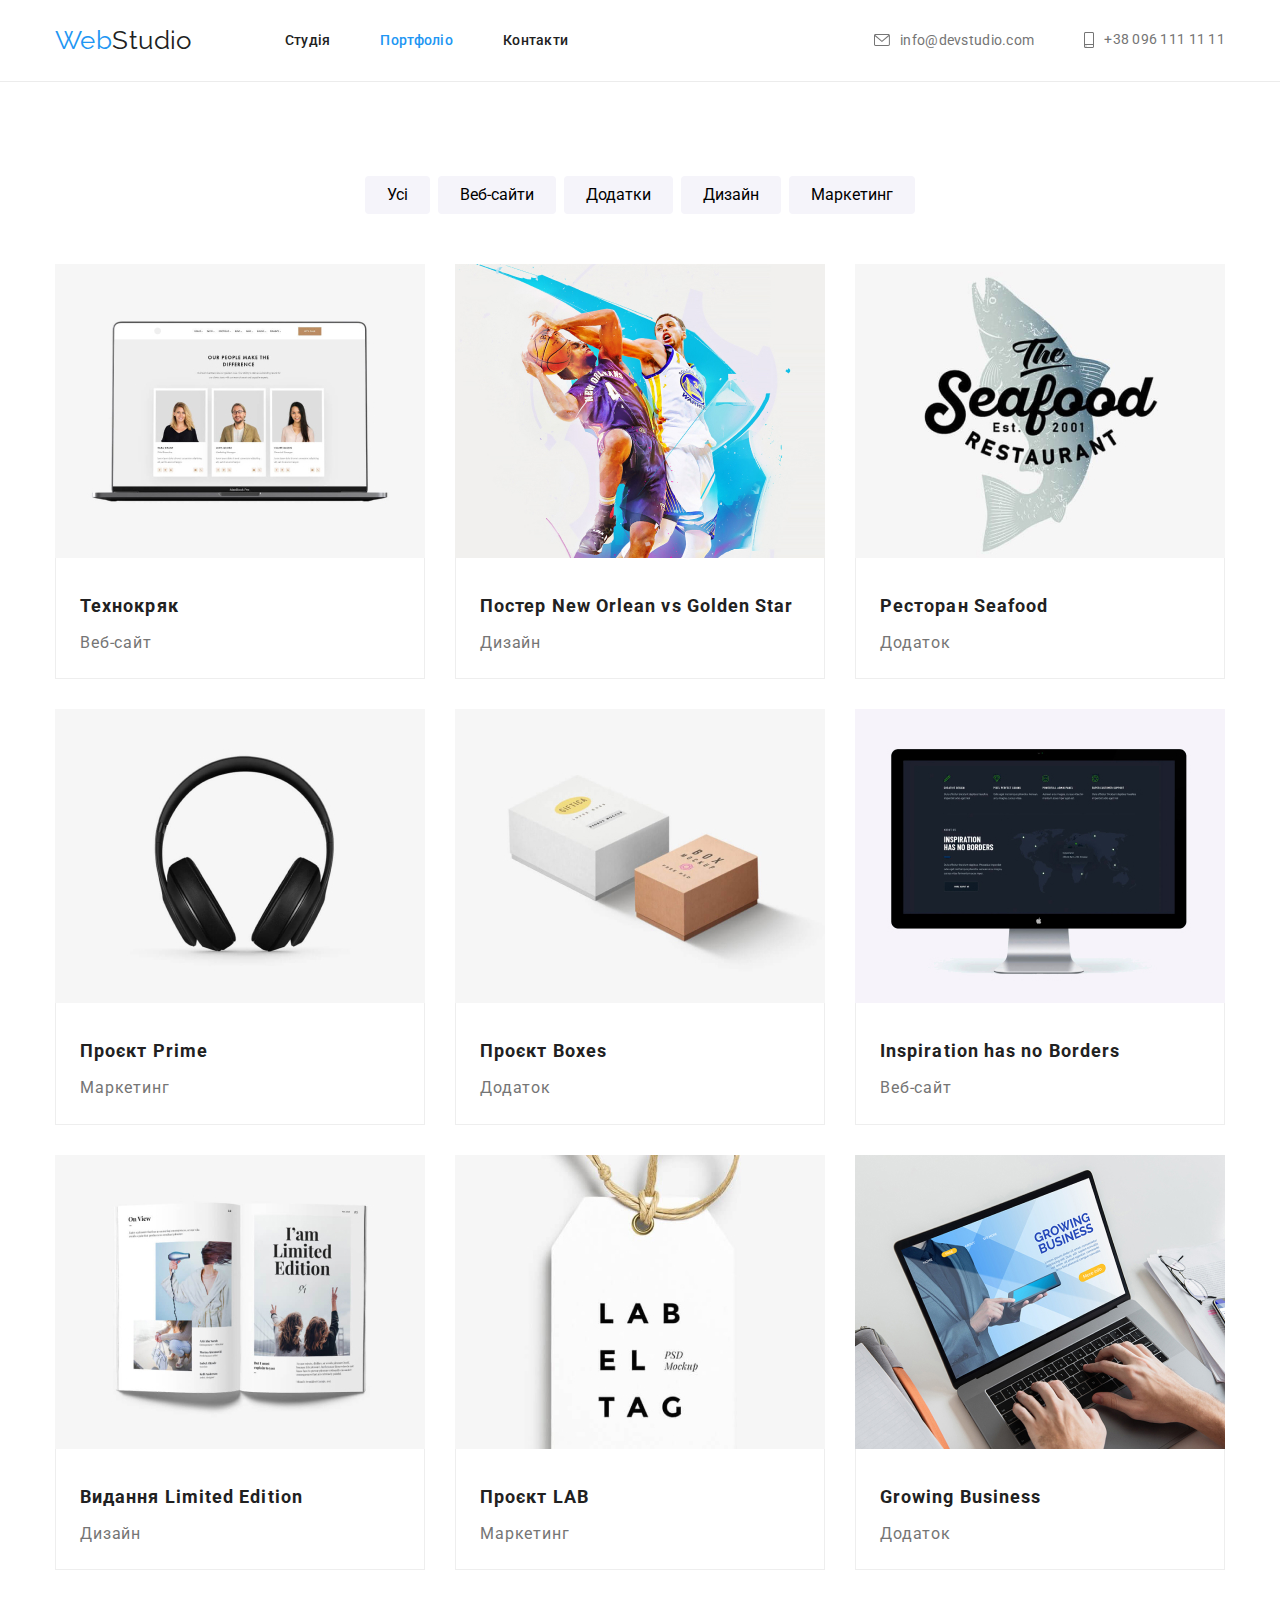
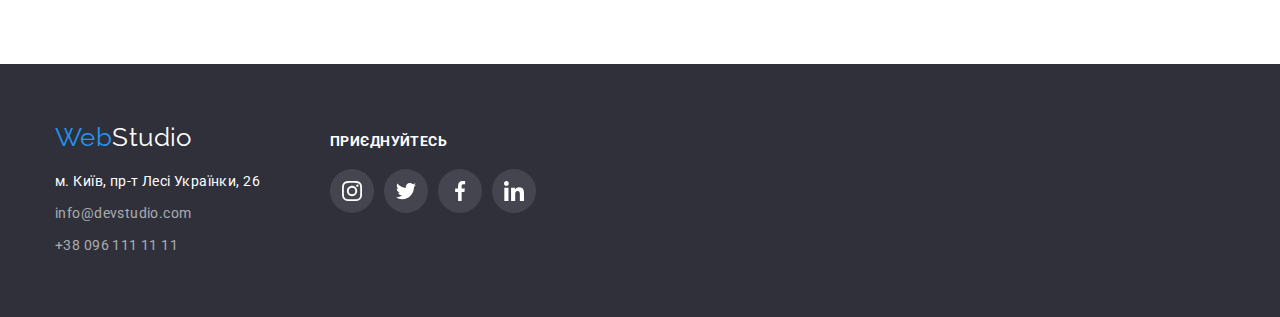
==== portfolio.html @ 4bd742c6 "Initial commit" ====
<!DOCTYPE html>
<html lang="uk">
  <head>
    <link
      rel="stylesheet"
      href="https://fonts.googleapis.com/css2?family=Raleway:wght@700&family=Roboto:wght@400;500;700;900&display=swap"
    />
    <meta charset="UTF-8" />
    <meta http-equiv="X-UA-Compatible" content="IE=edge" />
    <meta name="viewport" content="width=device-width, initial-scale=1.0" />
    <title>Portfolio</title>
    <link
      rel="stylesheet"
      href="https://cdnjs.cloudflare.com/ajax/libs/modern-normalize/1.0.0/modern-normalize.min.css"
    />
    <link rel="stylesheet" href="./css/styles.css" />
  </head>
  <body>
    <!-- шапка-->
    <header>
      <div class="container header-container">
        <a class="link" href="/"><span>Web</span>Studio</a>
        <nav class="nav">
          <ul class="main-list">
            <li class="list-item"><a class="header-nav-link " href="./index.html">Студія</a></li>
            <li class="list-item"><a class="header-nav-link nav active" href="./portfolio.html">Портфоліо</a></li>
            <li class="list-item"><a class="header-nav-link" href="">Контакти</a></li>
          </ul>
        </nav>
      <ul class="list-address">
        <li class="list-item">
          <a class="icon-contacts" href="mailto:info@devstudio.com" ">
                    <svg class=" icon-tap"width="16" height="12" href="mailto:info@devstudio.com">
            <use href="./images/icons.svg#envelope"></use></svg>info@devstudio.com
          </a>
        </li>
        <li class="list-item">
          <a class="icon-contacts" href="tel:+380961111111"><svg class="icon-tap" width="10" height="16"
              href="mailto:info@devstudio.com">
              <use href="./images/icons.svg#smartphone"></use>
            </svg>+38 096 111 11 11</a>
        </li>
      </ul>
      </div>
    </header>
    <!-- кнопки buttoms-->
    <section class="section section-products">
      <div class="container">
        <ul class="list-buttoms">
          <li class="list-all"><button type="button">Усі</button></li>
          <li class="list-web"><button type="button">Веб-сайти</button></li>
          <li class="list-app"><button type="button">Додатки</button></li>
          <li class="list-design"><button type="button">Дизайн</button></li>
          <li class="list-marketing"><button type="button">Маркетинг</button></li>
        </ul>
        <!--приклади робіт products-->
        <h1 hidden class="visually-hidden">приклади робіт</h1>
      <ul class="products">
        <li class="">
          <a class="list-products" href="" link="">
          <img src="./images/work/img-0.jpg" alt="зображення команди" width="370" height="294" />
          <div class="border">
            <h2>Технокряк</h2>
            <p>Веб-сайт</p>
          </div>
        </a>
        </li>
        <li class="">
          <a class="list-products" href="" link="">
          <img src="./images/work/img-1.jpg" alt="гра в баскетбол" width="370" height="294" />
          <div class="border">
            <h2>Постер New Orlean vs Golden Star</h2>
            <p>Дизайн</p>
          </div>
        </a>
        </li>
        <li class="">
          <a class="list-products" href="" link="">
          <img src="./images/work/img-2.jpg" alt="логотип ресторану" width="370" height="294" />
          <div class="border">
            <h2>Ресторан Seafood</h2>
            <p>Додаток</p>
          </div>
        </a>
        </li>
        <li class="">
          <a class="list-products" href="" link="">
          <img src="./images/work/img-3.jpg" alt="навушники" width="370" height="294" />
          <div class="border">
            <h2>Проєкт Prime</h2>
            <p>Маркетинг</p>
          </div>
        </a>
        </li>
        <li class="">
          <a class="list-products" href="" link="">
          <img src="./images/work/img-4.jpg" alt="коробки" width="370" height="294" />
          <div class="border">
            <h2>Проєкт Boxes</h2>
            <p>Додаток</p>
          </div>
        </a>
        </li>
        <li class="">
          <a class="list-products" href="" link="">
          <img src="./images/work/img-5.jpg" alt="екран з веб-сайтом" width="370" height="294" />
          <div class="border">
            <h2>Inspiration has no Borders</h2>
            <p>Веб-сайт</p>
          </div>
        </a>
        </li>
        <li class="">
          <a class="list-products" href="" link="">
          <img src="./images/work/img-6.jpg" alt="книжка" width="370" height="294" />
          <div class="border">
            <h2>Видання Limited Edition</h2>
            <p>Дизайн</p>
          </div>
        </a>
        </li>
        <li class="">
          <a class="list-products" href="" link="">
          <img src="./images/work/img-7.jpg" alt="бірка" width="370" height="294" />
          <div class="border">
            <h2>Проєкт LAB</h2>
            <p>Маркетинг</p>
          </div>
        </a>
        </li>
        <li class="">
          <a class="list-products" href="" link="">
          <img src="./images/work/img-8.jpg" alt="робота за ноутбуком" width="370" height="294" />
          <div class="border">
            <h2>Growing Business</h2>
            <p>Додаток</p>
          </div>
        </a>
        </li>
      </ul>
      </div>
    </section>
        <footer class="footer">
          <div class="container">
            <div class="footer-container">
              <div>
                <a href="./index.html"><span>Web</span>Studio</a>
                <address class="link-address">
                  <div class="socaial-footer">
                    <ul class="list-contacts">
                      <!--webstudio-->
                      <li class="list-item">
                        <a class="link" href="https://goo.gl/maps/d5CcS2hFM6yTFQRFA" target="_blank" rel="noopener no referre">
                          м. Київ, пр-т Лесі Українки, 26
                        </a>
                      </li>
                      <li class="list-item">
                        <a class="link-address" href="mailto:info@devstudio.com">info@devstudio.com</a>
                      </li>
                      <li class="list-item">
                        <a class="link-address" href="tel:+380961111111">+38 096 111 11 11</a>
                      </li>
                    </ul>
                  </div>
                  <div>
                </address>
              </div>
              <div>
                <h2>приєднуйтесь</h2>
                <div class="socaial-footer">
                  <ul class="social-footer">
                    <li class="social-item">
                      <a class="footer-link" href="https://instagram.com/" target="_blank" rel="noopener noreferrer"
                        aria-label="instagram">
                        <svg class="social-icon" width="20" height="20">
                          <use href="./images/icons.svg#instagram">
                          </use>
                        </svg>
                      </a>
                    </li>
                    <li class="social-item">
                      <a class="footer-link" href="https://twitter.com/" target="_blank" rel="noopener noreferrer"
                        aria-label="twitter">
                        <svg class="social-icon" width="20" height="20">
                          <use href="./images/icons.svg#twitter">
                          </use>
                        </svg>
                      </a>
                    </li>
                    <li class="social-item">
                      <a class="footer-link" href="https://www.facebook.com/" target="_blank" rel="noopener noreferrer"
                        aria-label="facebook">
                        <svg class="social-icon" width="20" height="20">
                          <use href="./images/icons.svg#facebook">
                          </use>
                        </svg>
                      </a>
                    </li>
                    <li class="social-item">
                      <a class="footer-link" href="https://www.linkedin.com/" target="_blank" rel="noopener noreferrer"
                        aria-label="linkedin">
                        <svg class="social-icon" width="20" height="20">
                          <use href="./images/icons.svg#linkedin">
                          </use>
                        </svg>
                      </a>
                    </li>
                  </ul>
                </div>
              </div>
            </div>
        </footer>
  </body>
</html>
---- css/styles.css ----
:root {
  --text: #212121;
  --background: #ffffff;
  --color-p: #757575;
  --color-but: #2196f3;
  --color-but: #2196f3;
  --active-but: #188ce8;
  --icon-color: #afb1b8;
  --bg-svg: #F5F4FA;
}
body {
  color: var(--text);
  background-color: var(--background);
  font-family: "roboto";
  letter-spacing: 0.03em;
  font-size: 14px;
}
.visually-hidden {
  position: absolute;
  width: 1px;
  height: 1px;
  margin: -1px;
  border: 0;
  padding: 0;
  white-space: nowrap;
  clip-path: inset(100%);
  clip: rect(0 0 0 0);
  overflow: hidden;
}
header {
  border-bottom: 1px solid #ececec;
}
.header-container {
  display: flex;
  align-items: center;
}
.header-nav-link {
  display: block;
  padding-top: 28px;
  padding-bottom: 28px;
}
span {
  color: var(--color-but);
}
img {
  display: block;
  max-width: 100%;
  height: auto;
}
ul {
  list-style-type: none;
  margin: 0;
  padding: 0;
}
a {
  text-decoration: none;
}
p {
  color: var(--color-p);
}
h1,
h2,
h3,
h4,
h5,
h6,
p {
  margin: 0;
}
.footer {
  background-color: #2f303a;
  color: var(--background);
  padding-top: 60px;
  padding-bottom: 60px;
}
.footer h2 {
  font-weight: 700;
  font-style: normal;
  font-size: 14px;
  line-height: 16px;
  letter-spacing: 0.03em;
  text-transform: uppercase;
  margin-bottom: 20px;
}
footer [href="./index.html"] {
  display: block;
  color: var(--background);
  font-size: 26px;
  line-height: 1;
  font-family: "raleway";
  margin-bottom: 20px;
}
footer [href="mailto:info@devstudio.com"],
[href="tel:+380961111111"] {
  font-style: normal;
  line-height: 1.7;
  color: #ffffff99;
}
footer [href="https://goo.gl/maps/d5CcS2hFM6yTFQRFA"]
{
  font-style: normal;
  line-height: 1.7;
  color: var(--background);
}
.footer-link {
  display: flex;
  fill: var(--background);
  width: 44px;
  height: 44px;
  border-radius: 50%;
  align-items: center;
  justify-content: center;
  background-color: rgba(255, 255, 255, 0.1);;
}
ul .footer-link:hover,
ul .footer-link:focus {
  fill: var(--background);
  background-color: var(--color-but)
}
.social-footer {
  display: flex;
  gap: 10px;
}

.footer-container {
  display: flex;
  align-items: baseline;
  gap: 70px;
}
.socaial-footer {
  display: flex;
  gap: 70px;
}
.list-contacts{
  display: flex;
  flex-direction: column;
  gap: 8px;
}
.section {
  padding-top: 94px;
  padding-bottom: 94px;
}
.products {
  padding-top: 0;
  display: flex;
  align-items: center;
  justify-content: center;
  flex-wrap: wrap;
  gap: 30px;
}

.list-products {
  display: inline-block;
}
.products h2 {
  font-size: 18px;
  line-height: 2;
  text-align: left;
  margin: 0 0px 4px 24px;
  letter-spacing: 0.06em;
  color: var(--text);
}

.products p {
  font-size: 16px;
  line-height: 1.9;
  text-align: left;
  margin-left: 24px;
}
.products .list-products:hover,
.products .list-products:focus {
  box-shadow: 0px 1px 1px #0000001f, 0px 4px 4px #0000000f, 1px 4px 6px #00000029;
}
.section .list-produsct:hover{
    box-shadow: 0px 1px 1px #0000001f, 0px 4px 4px #0000000f, 1px 4px 6px #00000029;
}

.products li {
  width: 370px;
  letter-spacing: 0.06em;
}
ul [href="mailto:info@devstudio.com"]:hover,
ul [href="mailto:info@devstudio.com"]:focus,
ul [href="tel:+380961111111"]:hover,
ul [href="tel:+380961111111"]:focus {
  color: var(--color-but);
}
.main-list a {
  color: var(--text);
  font-weight: 500;
  letter-spacing: 0.02em;
}
.main-list {
  display: flex;
  gap: 50px;
}
.main-list a:hover,
.main-list a:focus {
  color: var(--color-but);
}
.nav.active {
  color: var(--color-but);
}
.nav {
  margin-right: auto;
}

.list-address {
  display: flex;
  align-items: center;
  gap: 50px;
}
.list-address a {
  color: var(--color-p);
  letter-spacing: 0.02em;
  padding-top: 28px;
  padding-bottom: 29px;
}

.icon-contacts {
  display: flex;
  align-items: center;
  gap: 10px;
  fill: var(--color-p);
}
.icon-contacts:hover .icon-tap,
.icon-contacts:focus .icon-tap {
  fill: var(--color-but);
}
.icon-tap:hover,
.icon-tap:focus {
  fill: var(--color-but);
}
.list-item{
  justify-content: center;
  
}
.list-buttoms {
  display: flex;
  justify-content: center;
  gap: 8px;
  margin-bottom: 50px;
}
[href="/"] {
  color: var(--text);
  font-size: 26px;
  line-height: 1.2;
  font-family: "raleway";
  margin-right: 93px;
}
.hero {
  background-color: #2f303a;
  padding: 200px 0;
   background-image: linear-gradient(to right, rgba(47, 48, 58, 0.4) 0%, rgba(47, 48, 58, 0.4) 100%), url(../images/bg-img.jpg);
  background-repeat: no-repeat;
  background-position: center ;
  background-size: cover ;
  max-width: 1600px;
  margin: 0 auto ;
}
.hero-cap {
  color: var(--background);
  font-weight: 900;
  font-size: 44px;
  line-height: 1.4;
  text-align: center;
  letter-spacing: 0.06em;
  text-transform: uppercase;
  margin-bottom: 40px;
  width: 696px;
  margin-left: auto;
  margin-right: auto;
}
.buttom-cap {
  color: var(--background);
  font-size: 16px;
  width: 216px;
  height: 50px;
  background-color: var(--color-but);
  border-radius: 4px;
  border: 0;
  letter-spacing: 0.06em;
  margin: 0 auto;
  display: block;
  cursor: pointer;
}
.buttom-cap:active {
  background-color: var(--active-but);
}
.skill {
  display: flex;
  gap: 30px;
}
.skill h2 {
  left: 617px;
  font-size: 36px;
  line-height: 1.2;
  text-align: center;
}
.skill li {
  width: 270px;
  display: inline-block;
  gap: 10px;
}
.skill h3 {
  line-height: 1.1;
  font-size: 14px;
  margin-bottom: 10px;
}
.skill p {
  line-height: 1.7;
}
.skill-item{
  display: flex;
  gap: 30px;
}
.skill-icon{
background-color: var(--bg-svg);
}
.skill-list{
  display: flex;
  background-color: var(--bg-svg);
  height: 120px;
  align-items: center;
  justify-content: center;
  border-radius: 4px;
  margin-bottom: 30px;

}
.section-title {
  font-size: 36px;
  line-height: 1.2;
  text-align: center;
  color: var(--text);
  margin-bottom: 50px;
}
.section-work {
  padding-top: 0;
}
.list-work {
  display: flex;
  gap: 30px;
}

.section-team {
  background-color: #f5f4fa;
}
.list-team {
  display: flex;
  gap: 30px;
}
.section-team h3 {
  font-size: 16px;
  line-height: 1.2;
  text-align: center;
  padding-top: 30px;
  margin-bottom: 10px;
}
.section-team p {
  font-size: 16px;
  line-height: 1.9;
  text-align: center;
  margin-bottom: 16px;
}
.social-team {
  display: flex;
  gap: 10px;
  justify-content: center;
  padding-bottom: 30px;
}
.social-link {
  display: flex;
  fill: var(--icon-color);
  width: 44px;
  height: 44px;
  border-radius: 50%;
  align-items: center;
  justify-content: center;
  background-color: rgba(255, 255, 255, 0.1);;
}

 ul .social-link:hover,
 ul .social-link:focus{
  fill: var(--background);
  background-color: var(--color-but);
}

.section [type="button"] {
  height: 38px;
  background-color: #f5f4fa;
  border-radius: 4px;
  border: 0;
  font-size: 16px;
  padding: 6px 22px;
  cursor: pointer;
}
.section [type="button"]:hover,
.section [type="button"]:focus {
  background-color: var(--active-but);
  color: var(--background);
  box-shadow: 0px 3px 1px #0000001a, 0px 1px 2px #00000014, 0px 2px 2px #0000001f;
  border-radius: 4px;
}

.border {
  border-right-color: rgb(238, 238, 238);
  border-right-style: solid;
  border-right-width: 1px;
  border-bottom-color: rgb(238, 238, 238);
  border-bottom-style: solid;
  border-bottom-width: 1px;
  border-left-color: rgb(238, 238, 238);
  border-left-style: solid;
  border-left-width: 1px;
  padding-top: 30px;
  padding-bottom: 20px;
}
.list-team > li {
  background-color: var(--background);
  box-shadow: 0px 1px 3px #0000001f, 0px 1px 1px #00000024, 0px 2px 1px #00000033;
  border-radius: 0px 0px 4px 4px;
}
.link-address {
  display: flex;
}
.container {
  width: 1200px;
  margin: 0 auto;
  padding: 0 15px 0 15px;
}
.clients-item{
  display: flex;
  justify-content: center;
  gap: 30px;
}
.clients-list{
  width: 170px;
  height: 90px;
}
.clients h2{
  color: var(--text);
}


.clients-link {
 display: flex;
 border: 1px solid #AFB1B8;
 border-radius: 4px;
 align-items: center;
 justify-content: center;
 width: 100%;
 height: 100% ;
 color: var(--icon-color);
}
ul .clients-link:hover .clients-icon,
ul .clients-link:focus .clients-icon{
fill: var(--color-but);
}
.clients-icon{
  fill: currentColor;
}
.clients-link:hover{
  border-color: var(--color-but);
}
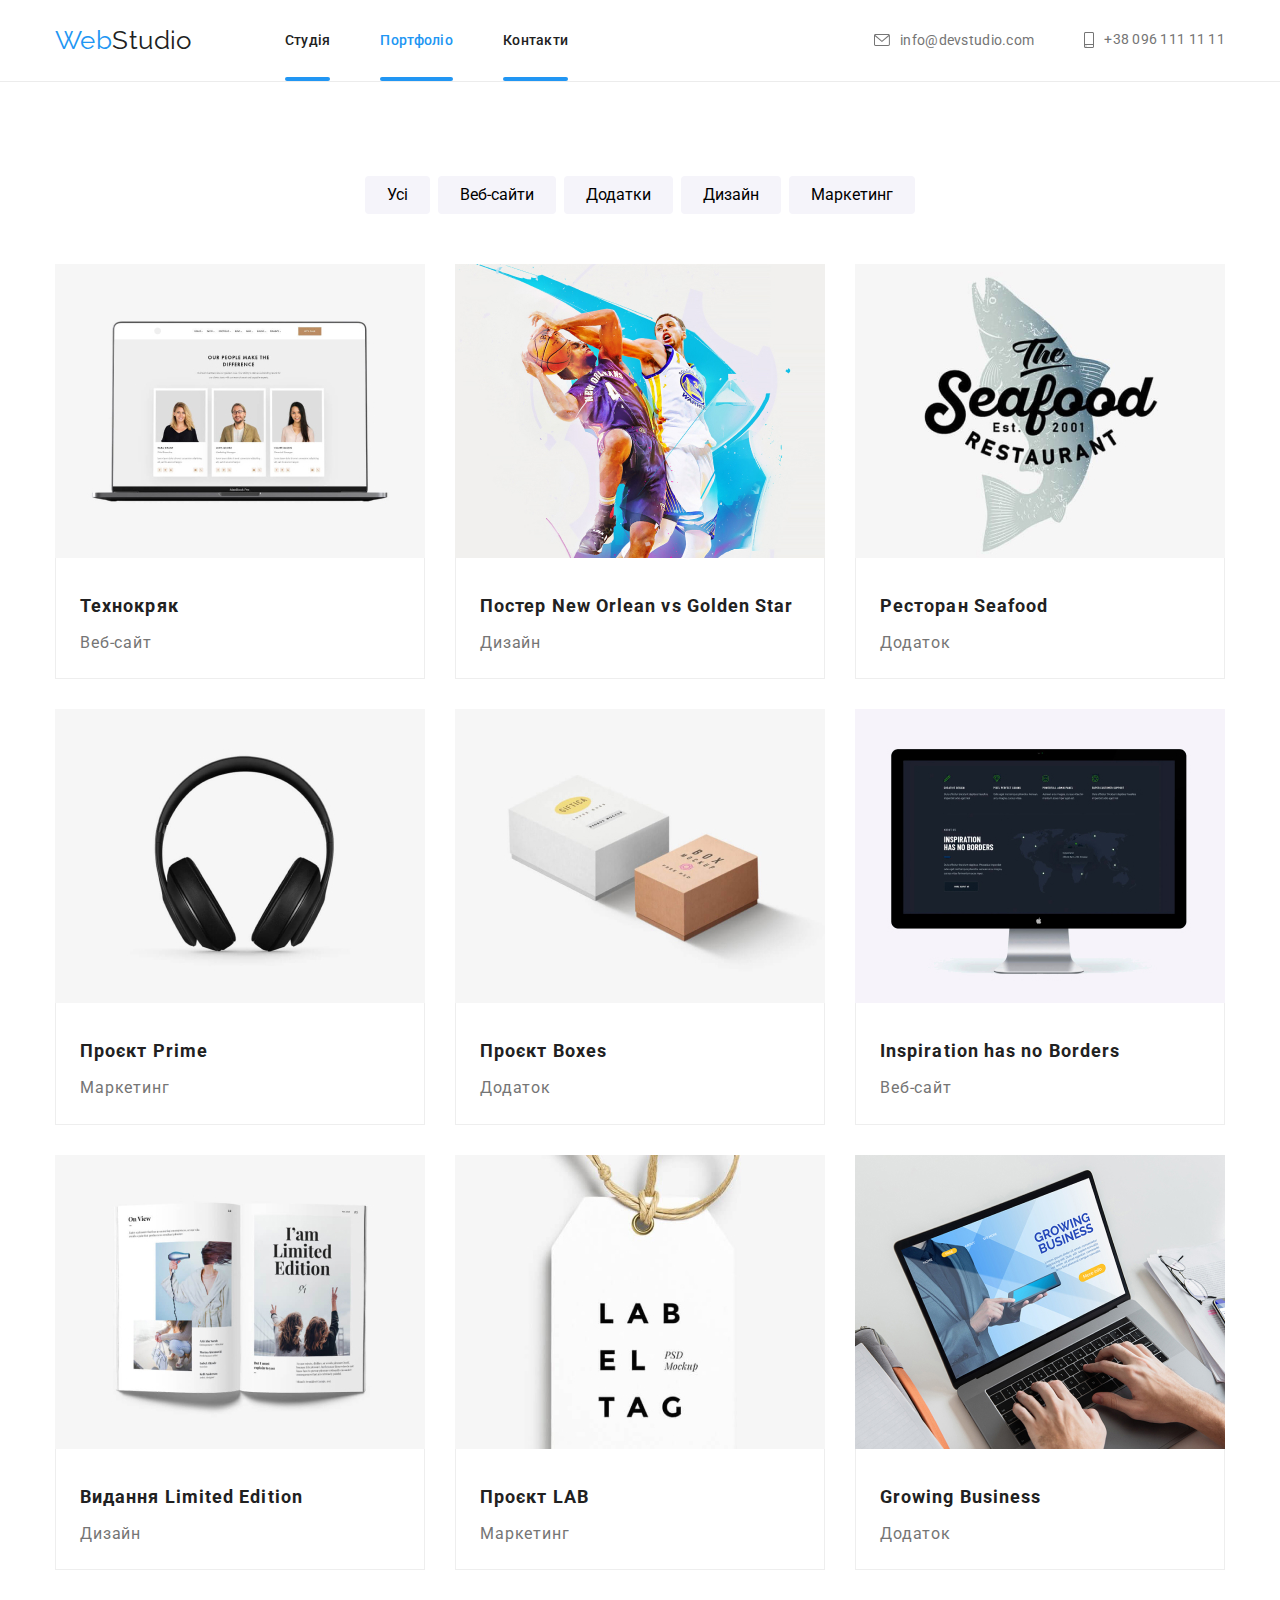
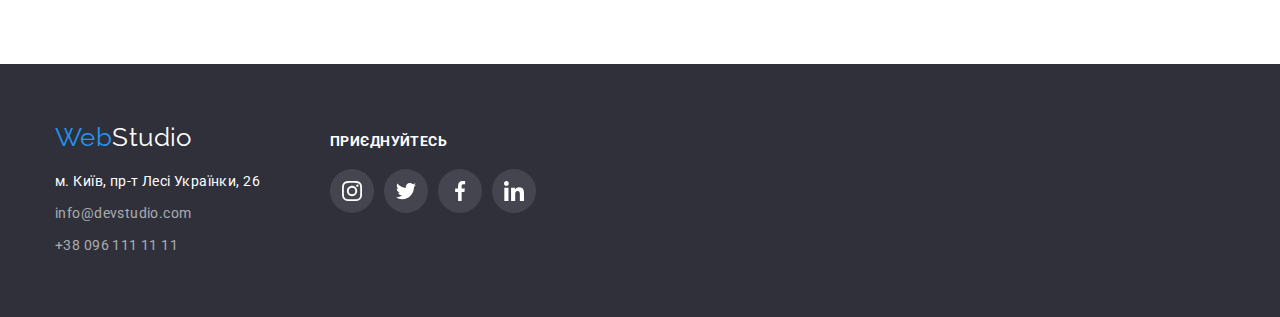
==== commit 8fa239fc: "add animation" ====
--- a/portfolio.html
+++ b/portfolio.html
@@ -47,18 +47,26 @@
     <section class="section section-products">
       <div class="container">
         <ul class="list-buttoms">
-          <li class="list-all"><button type="button">Усі</button></li>
-          <li class="list-web"><button type="button">Веб-сайти</button></li>
-          <li class="list-app"><button type="button">Додатки</button></li>
-          <li class="list-design"><button type="button">Дизайн</button></li>
-          <li class="list-marketing"><button type="button">Маркетинг</button></li>
+          <li class="list-btn"><button type="button">Усі</button></li>
+          <li class="list-btn"><button type="button">Веб-сайти</button></li>
+          <li class="list-btn"><button type="button">Додатки</button></li>
+          <li class="list-btn"><button type="button">Дизайн</button></li>
+          <li class="list-btn"><button type="button">Маркетинг</button></li>
         </ul>
         <!--приклади робіт products-->
         <h1 hidden class="visually-hidden">приклади робіт</h1>
       <ul class="products">
         <li class="">
           <a class="list-products" href="" link="">
-          <img src="./images/work/img-0.jpg" alt="зображення команди" width="370" height="294" />
+          <div class="team-thumb ">
+            <img src="./images/work/img-0.jpg" alt="зображення команди" width="370" height="294" />
+            <div class="overlay">
+              <p class="overlay-desc">
+                Ресурс пропонує комплексні пропозиції з  різним рівнем функціоналу та сервісів. Все це дозволить відвідувачу отримати
+                вичерпні відомості про компанію чи приватну особу.
+              </p>
+            </div>
+          </div>
           <div class="border">
             <h2>Технокряк</h2>
             <p>Веб-сайт</p>
@@ -210,5 +218,6 @@
               </div>
             </div>
         </footer>
+   <script src="./js/modal.js"></script>
   </body>
 </html>
--- a/css/styles.css
+++ b/css/styles.css
@@ -7,6 +7,8 @@
   --active-but: #188ce8;
   --icon-color: #afb1b8;
   --bg-svg: #F5F4FA;
+  --bg-color-90:rgba(33, 150, 243, 90%);
+  --time-func: cubic-bezier(0.4, 0, 0.2, 1);
 }
 body {
   color: var(--text);
@@ -38,6 +40,18 @@
   display: block;
   padding-top: 28px;
   padding-bottom: 28px;
+  
+}
+.header-nav-link::after{
+  content: '';
+  display: block;
+  width: 100%;
+  height: 4px;
+  background-color: var(--color-but) ;
+  position: absolute;
+  bottom: -5px;
+  right: 0;
+  border-radius: 2px;
 }
 span {
   color: var(--color-but);
@@ -111,6 +125,8 @@
   align-items: center;
   justify-content: center;
   background-color: rgba(255, 255, 255, 0.1);;
+  transition-property: fill, background-color;
+  transition-duration: 250ms, 250ms;    
 }
 ul .footer-link:hover,
 ul .footer-link:focus {
@@ -151,6 +167,8 @@
 
 .list-products {
   display: inline-block;
+  transition-property: color, box-shadow ;
+  transition-duration: 250ms, 250ms ;
 }
 .products h2 {
   font-size: 18px;
@@ -160,25 +178,24 @@
   letter-spacing: 0.06em;
   color: var(--text);
 }
-
-.products p {
+.products .list-products:hover,
+.products .list-products:focus {
+  box-shadow: 0px 1px 1px #0000001f, 0px 4px 4px #0000000f, 1px 4px 6px #00000029;
+}
+.section .list-produsct:hover{
+ box-shadow: 0px 1px 1px #0000001f, 0px 4px 4px #0000000f, 1px 4px 6px #00000029;
+}
+.border p {
   font-size: 16px;
   line-height: 1.9;
   text-align: left;
   margin-left: 24px;
 }
-.products .list-products:hover,
-.products .list-products:focus {
-  box-shadow: 0px 1px 1px #0000001f, 0px 4px 4px #0000000f, 1px 4px 6px #00000029;
-}
-.section .list-produsct:hover{
-    box-shadow: 0px 1px 1px #0000001f, 0px 4px 4px #0000000f, 1px 4px 6px #00000029;
-}
-
 .products li {
   width: 370px;
   letter-spacing: 0.06em;
 }
+
 ul [href="mailto:info@devstudio.com"]:hover,
 ul [href="mailto:info@devstudio.com"]:focus,
 ul [href="tel:+380961111111"]:hover,
@@ -189,15 +206,18 @@
   color: var(--text);
   font-weight: 500;
   letter-spacing: 0.02em;
-}
-.main-list {
-  display: flex;
-  gap: 50px;
+  transition-property: color;
+  transition-duration: 250ms;
 }
 .main-list a:hover,
 .main-list a:focus {
   color: var(--color-but);
 }
+.main-list {
+  display: flex;
+  gap: 50px;
+}
+
 .nav.active {
   color: var(--color-but);
 }
@@ -222,18 +242,25 @@
   align-items: center;
   gap: 10px;
   fill: var(--color-p);
+  transition-property: color;
+  transition-duration: 250ms ;
 }
 .icon-contacts:hover .icon-tap,
 .icon-contacts:focus .icon-tap {
   fill: var(--color-but);
 }
+.icon-tap{
+  transition-property: color;
+  transition-duration: 250ms ;
+}
 .icon-tap:hover,
 .icon-tap:focus {
   fill: var(--color-but);
 }
 .list-item{
   justify-content: center;
-  
+position: relative;
+   
 }
 .list-buttoms {
   display: flex;
@@ -271,6 +298,7 @@
   margin-left: auto;
   margin-right: auto;
 }
+
 .buttom-cap {
   color: var(--background);
   font-size: 16px;
@@ -377,6 +405,8 @@
   align-items: center;
   justify-content: center;
   background-color: rgba(255, 255, 255, 0.1);;
+  transition-property: fill, background-color;
+  transition-duration: 250ms, 250ms;
 }
 
  ul .social-link:hover,
@@ -385,7 +415,7 @@
   background-color: var(--color-but);
 }
 
-.section [type="button"] {
+.list-buttoms [type="button"] {
   height: 38px;
   background-color: #f5f4fa;
   border-radius: 4px;
@@ -393,9 +423,11 @@
   font-size: 16px;
   padding: 6px 22px;
   cursor: pointer;
-}
-.section [type="button"]:hover,
-.section [type="button"]:focus {
+  transition-property: color;
+  transition-duration: 250ms;
+}
+.list-buttoms [type="button"]:hover,
+.list-buttoms [type="button"]:focus {
   background-color: var(--active-but);
   color: var(--background);
   box-shadow: 0px 3px 1px #0000001a, 0px 1px 2px #00000014, 0px 2px 2px #0000001f;
@@ -458,7 +490,96 @@
 }
 .clients-icon{
   fill: currentColor;
-}
-.clients-link:hover{
+  transition-property: fill, border-color;
+  transition-duration: 250ms,250ms var(--time-func);
+}
+.clients-link:hover,
+.clients-link:focus{
   border-color: var(--color-but);
+}
+.backdrop {
+  position: fixed;
+  top: 0;
+  left: 0;
+  width: 100%;
+  height: 100%;
+  background-color: #0000001A;
+}
+.backdrop.is-hidden{
+opacity: 0;
+pointer-events: none;
+visibility: hidden ;
+}
+.modal{
+  position: absolute;
+  top: 50%;
+  left: 50%;
+  width:  528px; 
+  height: 581px;
+  transform: translate(-50%, -50%);
+
+  background-color: var(--background);
+  box-shadow: 0px 1px 3px rgba(0, 0, 0, 0.12), 0px 1px 1px rgba(0, 0, 0, 0.14), 0px 2px 1px rgba(0, 0, 0, 0.2);
+  border-radius: 4px;
+}
+.backdrop [type="button"]{
+  position: absolute;
+  top: 8px;
+  right: 8px;
+  width: 30px;
+  height: 30px;
+  border: 1px solid rgba(0, 0, 0, 0.1);
+  border-radius: 50%;
+  padding: 0;
+  display: flex;
+  align-items: center;
+  justify-content: center;
+  background-color: var(--background);
+  cursor: pointer;
+  
+}
+.rute {
+  position: relative;
+}
+.name {
+  display: flex;
+  align-items: center;
+  justify-content: center;
+  position: absolute;
+  bottom: 0;
+  right: 0;
+  color: var(--background);
+  background-color: rgba(47, 48, 58, 0.8);
+  width: 100%;
+  height: 70px;
+  text-transform: uppercase;
+}
+.team-thumb{
+  position: relative;
+  overflow: hidden;
+}
+.overlay{
+  transform: translateY(100%); 
+  display: flex;
+  align-items: center;
+  justify-content: center;
+  position: absolute;
+  top: 0;
+  left: 0; 
+  background-color: var(--bg-color-90);
+  width: 100%;
+  height: 100%;
+  padding: 63px 24px;
+  letter-spacing: 0.03em;
+  font-size: 18px;
+  transition-duration: 250ms ;
+}
+.overlay-desc{
+ letter-spacing: 0.03em;
+ font-size: 18px;
+ color: var(--background);
+ line-height: calc(28/18);
+}
+li:hover .overlay{
+ transform: translateY(0);
 }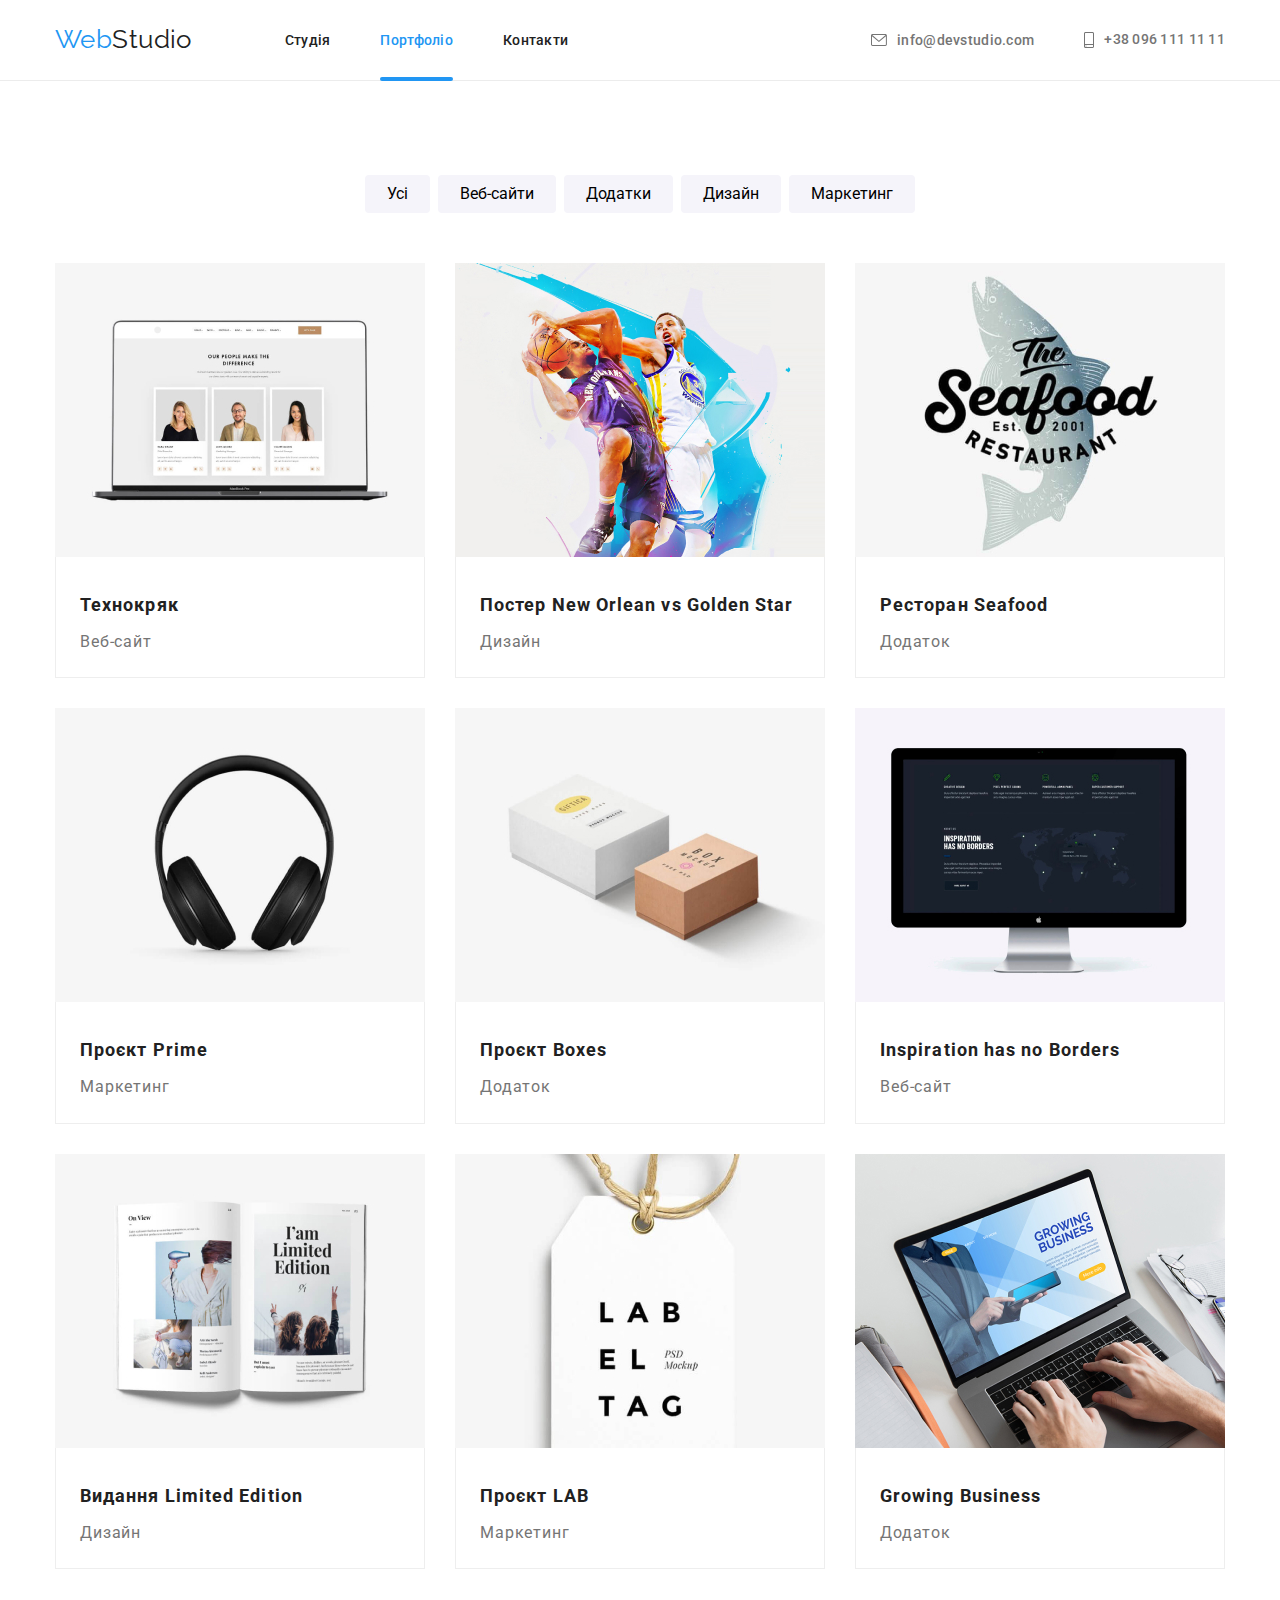
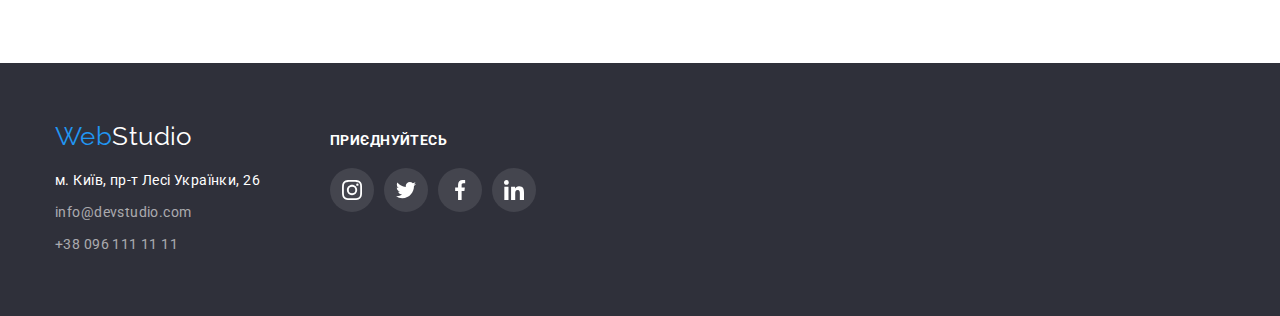
==== commit e69db175: "change after comment mentor" ====
--- a/portfolio.html
+++ b/portfolio.html
@@ -73,72 +73,144 @@
           </div>
         </a>
         </li>
-        <li class="">
-          <a class="list-products" href="" link="">
-          <img src="./images/work/img-1.jpg" alt="гра в баскетбол" width="370" height="294" />
+        <li class="1">
+          <a class="list-products" href="" link="">
+            <div class="team-thumb ">
+              <img src="./images/work/img-1.jpg" alt="зображення команди" width="370" height="294" />
+              <div class="overlay">
+                <p class="overlay-desc">
+                  Ресурс пропонує комплексні пропозиції з різним рівнем функціоналу та сервісів. Все це дозволить відвідувачу
+                  отримати
+                  вичерпні відомості про компанію чи приватну особу.
+                </p>
+              </div>
+            </div>
           <div class="border">
             <h2>Постер New Orlean vs Golden Star</h2>
             <p>Дизайн</p>
           </div>
         </a>
         </li>
-        <li class="">
-          <a class="list-products" href="" link="">
-          <img src="./images/work/img-2.jpg" alt="логотип ресторану" width="370" height="294" />
+        <li class="2">
+          <a class="list-products" href="" link="">
+            <div class="team-thumb ">
+              <img src="./images/work/img-2.jpg" alt="зображення команди" width="370" height="294" />
+              <div class="overlay">
+                <p class="overlay-desc">
+                  Ресурс пропонує комплексні пропозиції з різним рівнем функціоналу та сервісів. Все це дозволить відвідувачу
+                  отримати
+                  вичерпні відомості про компанію чи приватну особу.
+                </p>
+              </div>
+            </div>
           <div class="border">
             <h2>Ресторан Seafood</h2>
             <p>Додаток</p>
           </div>
         </a>
         </li>
-        <li class="">
-          <a class="list-products" href="" link="">
-          <img src="./images/work/img-3.jpg" alt="навушники" width="370" height="294" />
+        <li class="3">
+          <a class="list-products" href="" link="">
+            <div class="team-thumb ">
+              <img src="./images/work/img-3.jpg" alt="зображення команди" width="370" height="294" />
+              <div class="overlay">
+                <p class="overlay-desc">
+                  Ресурс пропонує комплексні пропозиції з різним рівнем функціоналу та сервісів. Все це дозволить відвідувачу
+                  отримати
+                  вичерпні відомості про компанію чи приватну особу.
+                </p>
+              </div>
+            </div>
           <div class="border">
             <h2>Проєкт Prime</h2>
             <p>Маркетинг</p>
           </div>
         </a>
         </li>
-        <li class="">
-          <a class="list-products" href="" link="">
-          <img src="./images/work/img-4.jpg" alt="коробки" width="370" height="294" />
+        <li class="4">
+          <a class="list-products" href="" link="">
+            <div class="team-thumb ">
+              <img src="./images/work/img-4.jpg" alt="зображення команди" width="370" height="294" />
+              <div class="overlay">
+                <p class="overlay-desc">
+                  Ресурс пропонує комплексні пропозиції з різним рівнем функціоналу та сервісів. Все це дозволить відвідувачу
+                  отримати
+                  вичерпні відомості про компанію чи приватну особу.
+                </p>
+              </div>
+            </div>
           <div class="border">
             <h2>Проєкт Boxes</h2>
             <p>Додаток</p>
           </div>
         </a>
         </li>
-        <li class="">
-          <a class="list-products" href="" link="">
-          <img src="./images/work/img-5.jpg" alt="екран з веб-сайтом" width="370" height="294" />
+        <li class="5">
+          <a class="list-products" href="" link="">
+            <div class="team-thumb ">
+              <img src="./images/work/img-5.jpg" alt="зображення команди" width="370" height="294" />
+              <div class="overlay">
+                <p class="overlay-desc">
+                  Ресурс пропонує комплексні пропозиції з різним рівнем функціоналу та сервісів. Все це дозволить відвідувачу
+                  отримати
+                  вичерпні відомості про компанію чи приватну особу.
+                </p>
+              </div>
+            </div>
           <div class="border">
             <h2>Inspiration has no Borders</h2>
             <p>Веб-сайт</p>
           </div>
         </a>
         </li>
-        <li class="">
-          <a class="list-products" href="" link="">
-          <img src="./images/work/img-6.jpg" alt="книжка" width="370" height="294" />
+        <li class="6">
+          <a class="list-products" href="" link="">
+            <div class="team-thumb ">
+              <img src="./images/work/img-6.jpg" alt="зображення команди" width="370" height="294" />
+              <div class="overlay">
+                <p class="overlay-desc">
+                  Ресурс пропонує комплексні пропозиції з різним рівнем функціоналу та сервісів. Все це дозволить відвідувачу
+                  отримати
+                  вичерпні відомості про компанію чи приватну особу.
+                </p>
+              </div>
+            </div>
           <div class="border">
             <h2>Видання Limited Edition</h2>
             <p>Дизайн</p>
           </div>
         </a>
         </li>
-        <li class="">
-          <a class="list-products" href="" link="">
-          <img src="./images/work/img-7.jpg" alt="бірка" width="370" height="294" />
+        <li class="7">
+          <a class="list-products" href="" link="">
+            <div class="team-thumb ">
+              <img src="./images/work/img-7.jpg" alt="зображення команди" width="370" height="294" />
+              <div class="overlay">
+                <p class="overlay-desc">
+                  Ресурс пропонує комплексні пропозиції з різним рівнем функціоналу та сервісів. Все це дозволить відвідувачу
+                  отримати
+                  вичерпні відомості про компанію чи приватну особу.
+                </p>
+              </div>
+            </div>
           <div class="border">
             <h2>Проєкт LAB</h2>
             <p>Маркетинг</p>
           </div>
         </a>
         </li>
-        <li class="">
-          <a class="list-products" href="" link="">
-          <img src="./images/work/img-8.jpg" alt="робота за ноутбуком" width="370" height="294" />
+        <li class="8">
+          <a class="list-products" href="" link="">
+            <div class="team-thumb ">
+              <img src="./images/work/img-8.jpg" alt="зображення команди" width="370" height="294" />
+              <div class="overlay">
+                <p class="overlay-desc">
+                  Ресурс пропонує комплексні пропозиції з різним рівнем функціоналу та сервісів. Все це дозволить відвідувачу
+                  отримати
+                  вичерпні відомості про компанію чи приватну особу.
+                </p>
+              </div>
+            </div>
           <div class="border">
             <h2>Growing Business</h2>
             <p>Додаток</p>
--- a/css/styles.css
+++ b/css/styles.css
@@ -8,7 +8,9 @@
   --icon-color: #afb1b8;
   --bg-svg: #F5F4FA;
   --bg-color-90:rgba(33, 150, 243, 90%);
-  --time-func: cubic-bezier(0.4, 0, 0.2, 1);
+  --bg-backdrop:#0000001A;
+  --timing-function: cubic-bezier(0.4, 0, 0.2, 1);
+
 }
 body {
   color: var(--text);
@@ -42,17 +44,6 @@
   padding-bottom: 28px;
   
 }
-.header-nav-link::after{
-  content: '';
-  display: block;
-  width: 100%;
-  height: 4px;
-  background-color: var(--color-but) ;
-  position: absolute;
-  bottom: -5px;
-  right: 0;
-  border-radius: 2px;
-}
 span {
   color: var(--color-but);
 }
@@ -125,8 +116,9 @@
   align-items: center;
   justify-content: center;
   background-color: rgba(255, 255, 255, 0.1);;
-  transition-property: fill, background-color;
-  transition-duration: 250ms, 250ms;    
+  transition-property:  background-color;
+  transition-duration:  250ms; 
+  transition-timing-function: var(--timing-function);   
 }
 ul .footer-link:hover,
 ul .footer-link:focus {
@@ -167,8 +159,9 @@
 
 .list-products {
   display: inline-block;
-  transition-property: color, box-shadow ;
-  transition-duration: 250ms, 250ms ;
+  transition-property:  box-shadow ;
+  transition-duration: 250ms ;
+  transition-timing-function: var(--timing-function);
 }
 .products h2 {
   font-size: 18px;
@@ -208,6 +201,7 @@
   letter-spacing: 0.02em;
   transition-property: color;
   transition-duration: 250ms;
+  transition-timing-function: var(--timing-function);
 }
 .main-list a:hover,
 .main-list a:focus {
@@ -220,6 +214,17 @@
 
 .nav.active {
   color: var(--color-but);
+}
+.nav.active::after{
+  content: '';
+    display: block;
+    width: 100%;
+    height: 4px;
+    background-color: var(--color-but);
+    position: absolute;
+    bottom: -5px;
+    right: 0;
+    border-radius: 2px;
 }
 .nav {
   margin-right: auto;
@@ -234,7 +239,8 @@
   color: var(--color-p);
   letter-spacing: 0.02em;
   padding-top: 28px;
-  padding-bottom: 29px;
+  padding-bottom: 28px;
+  font-weight: 500;
 }
 
 .icon-contacts {
@@ -244,6 +250,7 @@
   fill: var(--color-p);
   transition-property: color;
   transition-duration: 250ms ;
+  transition-timing-function: var(--timing-function);
 }
 .icon-contacts:hover .icon-tap,
 .icon-contacts:focus .icon-tap {
@@ -252,6 +259,7 @@
 .icon-tap{
   transition-property: color;
   transition-duration: 250ms ;
+  transition-timing-function: var(--timing-function);
 }
 .icon-tap:hover,
 .icon-tap:focus {
@@ -406,7 +414,8 @@
   justify-content: center;
   background-color: rgba(255, 255, 255, 0.1);;
   transition-property: fill, background-color;
-  transition-duration: 250ms, 250ms;
+  transition-duration: 250ms;
+  transition-timing-function: var(--timing-function);
 }
 
  ul .social-link:hover,
@@ -423,15 +432,15 @@
   font-size: 16px;
   padding: 6px 22px;
   cursor: pointer;
-  transition-property: color;
+  transition-property: color, background-color, box-shadow ;
   transition-duration: 250ms;
+  transition-timing-function: var(--timing-function);
 }
 .list-buttoms [type="button"]:hover,
 .list-buttoms [type="button"]:focus {
   background-color: var(--active-but);
   color: var(--background);
   box-shadow: 0px 3px 1px #0000001a, 0px 1px 2px #00000014, 0px 2px 2px #0000001f;
-  border-radius: 4px;
 }
 
 .border {
@@ -483,6 +492,7 @@
  width: 100%;
  height: 100% ;
  color: var(--icon-color);
+  transition-property: fill, border-color;
 }
 ul .clients-link:hover .clients-icon,
 ul .clients-link:focus .clients-icon{
@@ -490,8 +500,8 @@
 }
 .clients-icon{
   fill: currentColor;
-  transition-property: fill, border-color;
-  transition-duration: 250ms,250ms var(--time-func);
+  transition-duration: 250ms ;
+  transition-timing-function: var(--timing-function);
 }
 .clients-link:hover,
 .clients-link:focus{
@@ -503,7 +513,9 @@
   left: 0;
   width: 100%;
   height: 100%;
-  background-color: #0000001A;
+  background-color: var(--bg-backdrop);
+  transition-duration: 250ms;
+  transition-timing-function: var(--timing-function);
 }
 .backdrop.is-hidden{
 opacity: 0;
@@ -516,12 +528,13 @@
   left: 50%;
   width:  528px; 
   height: 581px;
-  transform: translate(-50%, -50%);
+  transform: translate(-50%, -50%) ;
 
   background-color: var(--background);
   box-shadow: 0px 1px 3px rgba(0, 0, 0, 0.12), 0px 1px 1px rgba(0, 0, 0, 0.14), 0px 2px 1px rgba(0, 0, 0, 0.2);
   border-radius: 4px;
 }
+
 .backdrop [type="button"]{
   position: absolute;
   top: 8px;
@@ -572,7 +585,9 @@
   padding: 63px 24px;
   letter-spacing: 0.03em;
   font-size: 18px;
+  transition-property: transform;
   transition-duration: 250ms ;
+  transition-timing-function: var(--timing-function);
 }
 .overlay-desc{
  letter-spacing: 0.03em;
